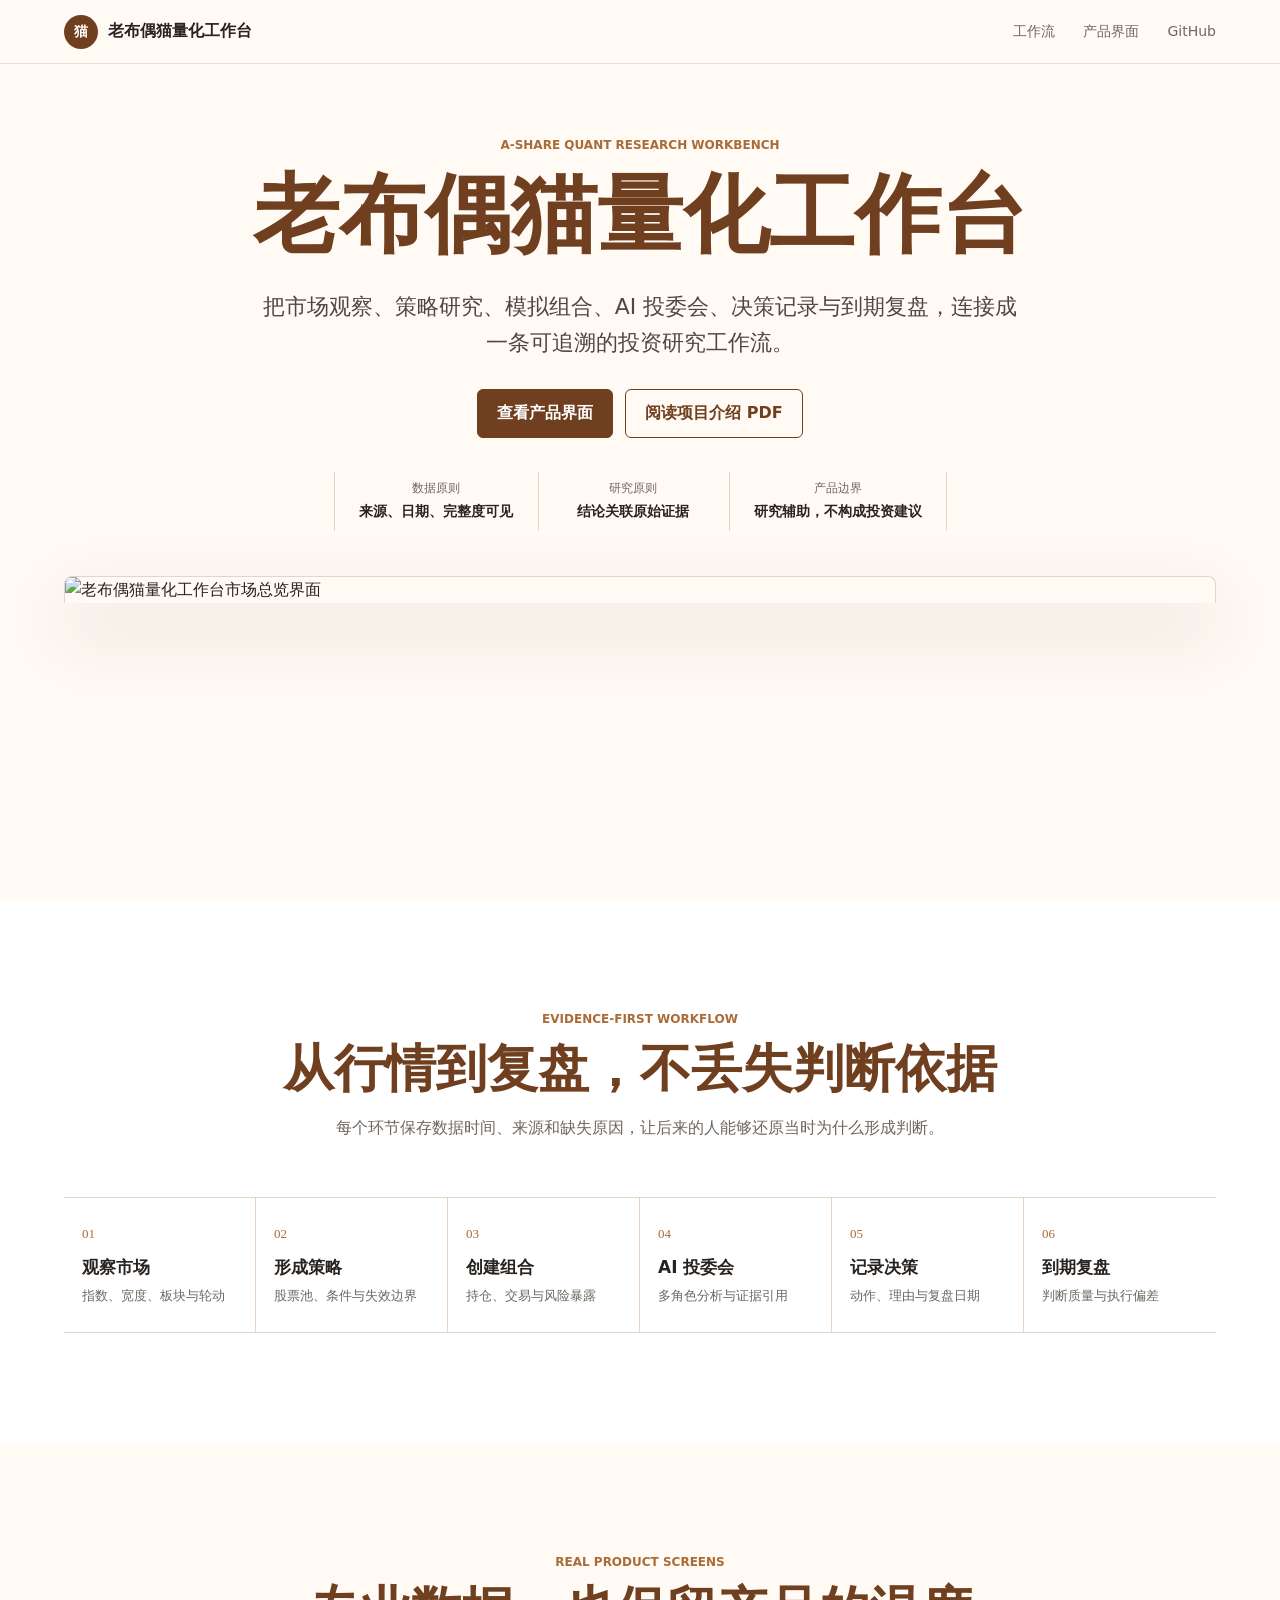
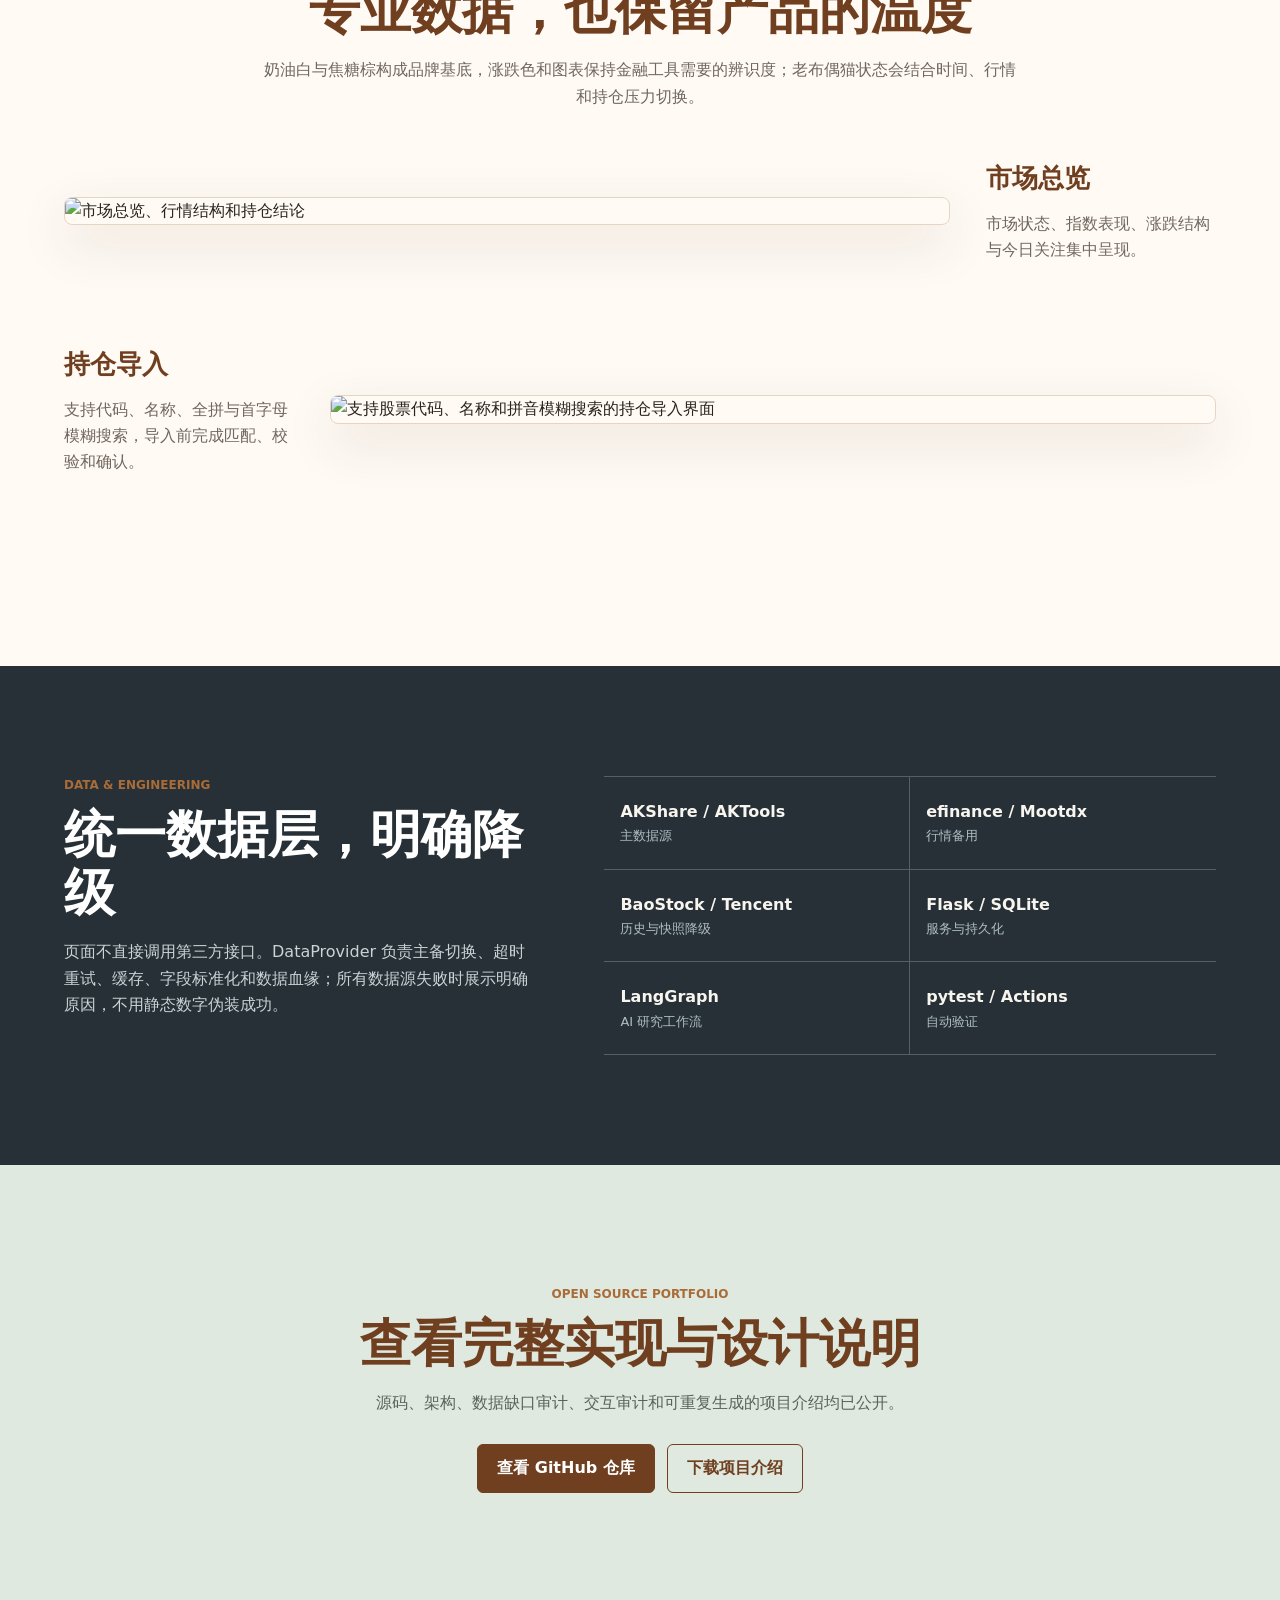
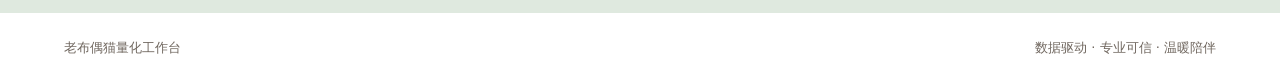
==== site/index.html @ 2e9b02d6 "Publish GitHub Pages portfolio" ====
<!doctype html>
<html lang="zh-CN">
<head>
  <meta charset="utf-8">
  <meta name="viewport" content="width=device-width, initial-scale=1">
  <meta name="description" content="老布偶猫量化工作台：真实数据、可解释策略、AI 投委会与投资复盘闭环。">
  <title>老布偶猫量化工作台</title>
  <link rel="stylesheet" href="styles.css">
</head>
<body>
  <header class="site-header">
    <a class="brand" href="#top" aria-label="返回顶部">
      <span class="brand-mark" aria-hidden="true">猫</span>
      <span>老布偶猫量化工作台</span>
    </a>
    <nav aria-label="主要导航">
      <a href="#workflow">工作流</a>
      <a href="#product">产品界面</a>
      <a href="https://github.com/Han21357/ragdoll-break-even-quant-workbench" target="_blank" rel="noreferrer">GitHub</a>
    </nav>
  </header>

  <main id="top">
    <section class="hero">
      <div class="hero-copy">
        <p class="eyebrow">A-SHARE QUANT RESEARCH WORKBENCH</p>
        <h1>老布偶猫量化工作台</h1>
        <p class="lead">把市场观察、策略研究、模拟组合、AI 投委会、决策记录与到期复盘，连接成一条可追溯的投资研究工作流。</p>
        <div class="hero-actions">
          <a class="button primary" href="#product">查看产品界面</a>
          <a class="button secondary" href="files/ragdoll-quant-workbench-introduction.pdf" target="_blank">阅读项目介绍 PDF</a>
        </div>
        <dl class="hero-facts">
          <div><dt>数据原则</dt><dd>来源、日期、完整度可见</dd></div>
          <div><dt>研究原则</dt><dd>结论关联原始证据</dd></div>
          <div><dt>产品边界</dt><dd>研究辅助，不构成投资建议</dd></div>
        </dl>
      </div>
      <figure class="hero-preview">
        <img src="assets/dashboard-overview.png" alt="老布偶猫量化工作台市场总览界面">
      </figure>
    </section>

    <section class="workflow-band" id="workflow">
      <div class="section-heading">
        <p class="eyebrow">EVIDENCE-FIRST WORKFLOW</p>
        <h2>从行情到复盘，不丢失判断依据</h2>
        <p>每个环节保存数据时间、来源和缺失原因，让后来的人能够还原当时为什么形成判断。</p>
      </div>
      <ol class="workflow">
        <li><span>01</span><strong>观察市场</strong><small>指数、宽度、板块与轮动</small></li>
        <li><span>02</span><strong>形成策略</strong><small>股票池、条件与失效边界</small></li>
        <li><span>03</span><strong>创建组合</strong><small>持仓、交易与风险暴露</small></li>
        <li><span>04</span><strong>AI 投委会</strong><small>多角色分析与证据引用</small></li>
        <li><span>05</span><strong>记录决策</strong><small>动作、理由与复盘日期</small></li>
        <li><span>06</span><strong>到期复盘</strong><small>判断质量与执行偏差</small></li>
      </ol>
    </section>

    <section class="product" id="product">
      <div class="section-heading compact">
        <p class="eyebrow">REAL PRODUCT SCREENS</p>
        <h2>专业数据，也保留产品的温度</h2>
        <p>奶油白与焦糖棕构成品牌基底，涨跌色和图表保持金融工具需要的辨识度；老布偶猫状态会结合时间、行情和持仓压力切换。</p>
      </div>
      <figure class="screen-feature">
        <img src="assets/dashboard-overview.png" alt="市场总览、行情结构和持仓结论">
        <figcaption><strong>市场总览</strong><span>市场状态、指数表现、涨跌结构与今日关注集中呈现。</span></figcaption>
      </figure>
      <figure class="screen-feature reverse">
        <img src="assets/holdings-import.png" alt="支持股票代码、名称和拼音模糊搜索的持仓导入界面">
        <figcaption><strong>持仓导入</strong><span>支持代码、名称、全拼与首字母模糊搜索，导入前完成匹配、校验和确认。</span></figcaption>
      </figure>
    </section>

    <section class="architecture">
      <div class="architecture-copy">
        <p class="eyebrow">DATA &amp; ENGINEERING</p>
        <h2>统一数据层，明确降级</h2>
        <p>页面不直接调用第三方接口。DataProvider 负责主备切换、超时重试、缓存、字段标准化和数据血缘；所有数据源失败时展示明确原因，不用静态数字伪装成功。</p>
      </div>
      <div class="source-grid" aria-label="主要技术能力">
        <div><strong>AKShare / AKTools</strong><span>主数据源</span></div>
        <div><strong>efinance / Mootdx</strong><span>行情备用</span></div>
        <div><strong>BaoStock / Tencent</strong><span>历史与快照降级</span></div>
        <div><strong>Flask / SQLite</strong><span>服务与持久化</span></div>
        <div><strong>LangGraph</strong><span>AI 研究工作流</span></div>
        <div><strong>pytest / Actions</strong><span>自动验证</span></div>
      </div>
    </section>

    <section class="closing">
      <p class="eyebrow">OPEN SOURCE PORTFOLIO</p>
      <h2>查看完整实现与设计说明</h2>
      <p>源码、架构、数据缺口审计、交互审计和可重复生成的项目介绍均已公开。</p>
      <div class="hero-actions center">
        <a class="button primary" href="https://github.com/Han21357/ragdoll-break-even-quant-workbench" target="_blank" rel="noreferrer">查看 GitHub 仓库</a>
        <a class="button secondary" href="files/ragdoll-quant-workbench-introduction.pdf" target="_blank">下载项目介绍</a>
      </div>
    </section>
  </main>

  <footer>
    <span>老布偶猫量化工作台</span>
    <span>数据驱动 · 专业可信 · 温暖陪伴</span>
  </footer>
</body>
</html>
---- site/styles.css ----
:root {
  --cream: #fffaf4;
  --paper: #ffffff;
  --caramel: #a96c38;
  --caramel-dark: #6f3f20;
  --ink: #28231f;
  --muted: #70675f;
  --line: #e5d5c5;
  --mist: #eaf1f5;
  --sage: #dfe9df;
  --rose: #f4dfda;
  --gain: #16805c;
  --loss: #c94a43;
}

* { box-sizing: border-box; }
html { scroll-behavior: smooth; }
body {
  margin: 0;
  color: var(--ink);
  background: var(--cream);
  font-family: Inter, "PingFang SC", "Microsoft YaHei", system-ui, sans-serif;
  line-height: 1.65;
}
a { color: inherit; }
img { display: block; max-width: 100%; }

.site-header {
  position: sticky;
  top: 0;
  z-index: 20;
  display: flex;
  align-items: center;
  justify-content: space-between;
  min-height: 64px;
  padding: 0 5vw;
  border-bottom: 1px solid rgba(111, 63, 32, .15);
  background: rgba(255, 250, 244, .94);
  backdrop-filter: blur(14px);
}
.brand { display: flex; align-items: center; gap: 10px; font-weight: 750; text-decoration: none; }
.brand-mark {
  display: grid;
  place-items: center;
  width: 34px;
  height: 34px;
  border-radius: 50%;
  color: white;
  background: var(--caramel-dark);
  font-family: Georgia, serif;
  font-size: 14px;
}
nav { display: flex; gap: 28px; }
nav a { color: var(--muted); font-size: 14px; text-decoration: none; }
nav a:hover { color: var(--caramel-dark); }

.hero {
  min-height: calc(100vh - 64px);
  padding: 8vh 5vw 0;
  overflow: hidden;
}
.hero-copy { width: min(940px, 100%); margin: 0 auto 5vh; text-align: center; }
.eyebrow { margin: 0 0 10px; color: var(--caramel); font-size: 12px; font-weight: 800; letter-spacing: 0; }
h1, h2 { margin: 0; color: var(--caramel-dark); font-family: Georgia, "Songti SC", serif; font-weight: 700; line-height: 1.15; letter-spacing: 0; }
h1 { font-size: clamp(42px, 7vw, 86px); }
h2 { font-size: clamp(30px, 4vw, 52px); }
.lead { max-width: 760px; margin: 24px auto 0; color: #4f4741; font-size: clamp(17px, 2vw, 22px); }
.hero-actions { display: flex; flex-wrap: wrap; justify-content: center; gap: 12px; margin-top: 28px; }
.button { min-height: 46px; padding: 10px 19px; border: 1px solid var(--caramel-dark); border-radius: 6px; font-weight: 700; text-decoration: none; }
.button.primary { color: white; background: var(--caramel-dark); }
.button.secondary { color: var(--caramel-dark); background: transparent; }
.button:hover { transform: translateY(-1px); }
.hero-facts { display: flex; justify-content: center; gap: 1px; margin: 34px auto 0; padding: 0; }
.hero-facts div { min-width: 190px; padding: 7px 24px; border-left: 1px solid var(--line); }
.hero-facts div:last-child { border-right: 1px solid var(--line); }
.hero-facts dt { color: var(--muted); font-size: 12px; }
.hero-facts dd { margin: 2px 0 0; font-size: 14px; font-weight: 700; }
.hero-preview { width: min(1320px, 100%); margin: 0 auto; border: 1px solid var(--line); border-bottom: 0; border-radius: 8px 8px 0 0; overflow: hidden; box-shadow: 0 28px 70px rgba(75, 50, 32, .16); }

.workflow-band { padding: 110px 5vw; background: var(--paper); }
.section-heading { max-width: 760px; margin: 0 auto 56px; text-align: center; }
.section-heading p:last-child { color: var(--muted); }
.workflow { display: grid; grid-template-columns: repeat(6, 1fr); width: min(1320px, 100%); margin: 0 auto; padding: 0; list-style: none; border-top: 1px solid var(--line); border-bottom: 1px solid var(--line); }
.workflow li { min-width: 0; padding: 25px 18px; border-right: 1px solid var(--line); }
.workflow li:last-child { border-right: 0; }
.workflow span { display: block; color: var(--caramel); font-family: Georgia, serif; font-size: 13px; }
.workflow strong, .workflow small { display: block; }
.workflow strong { margin-top: 8px; font-size: 17px; }
.workflow small { margin-top: 4px; color: var(--muted); }

.product { padding: 110px 5vw; }
.section-heading.compact { margin-bottom: 48px; }
.screen-feature { display: grid; grid-template-columns: minmax(0, 4fr) minmax(230px, 1fr); align-items: center; gap: 36px; width: min(1320px, 100%); margin: 0 auto 80px; }
.screen-feature.reverse { grid-template-columns: minmax(230px, 1fr) minmax(0, 4fr); }
.screen-feature.reverse img { grid-column: 2; }
.screen-feature.reverse figcaption { grid-column: 1; grid-row: 1; }
.screen-feature img { border: 1px solid var(--line); border-radius: 8px; box-shadow: 0 18px 52px rgba(75, 50, 32, .12); }
.screen-feature figcaption strong, .screen-feature figcaption span { display: block; }
.screen-feature figcaption strong { color: var(--caramel-dark); font-family: Georgia, "Songti SC", serif; font-size: 26px; }
.screen-feature figcaption span { margin-top: 10px; color: var(--muted); }

.architecture { display: grid; grid-template-columns: 1fr 1.3fr; gap: 70px; padding: 110px max(5vw, calc((100vw - 1320px) / 2)); background: #263036; color: #f8f4ee; }
.architecture h2 { color: #fff; }
.architecture-copy > p:last-child { color: #cad3d6; }
.source-grid { display: grid; grid-template-columns: repeat(2, 1fr); border-top: 1px solid #536066; }
.source-grid div { padding: 22px 16px; border-right: 1px solid #536066; border-bottom: 1px solid #536066; }
.source-grid div:nth-child(2n) { border-right: 0; }
.source-grid strong, .source-grid span { display: block; }
.source-grid span { color: #afbec3; font-size: 13px; }

.closing { padding: 120px 5vw; text-align: center; background: var(--sage); }
.closing > p:not(.eyebrow) { color: #58635a; }
.center { justify-content: center; }
footer { display: flex; justify-content: space-between; padding: 24px 5vw; color: var(--muted); background: var(--paper); font-size: 13px; }

@media (max-width: 900px) {
  nav a:not(:last-child) { display: none; }
  .hero { min-height: auto; padding-top: 64px; }
  .hero-facts { display: grid; grid-template-columns: 1fr; width: min(420px, 100%); }
  .hero-facts div, .hero-facts div:last-child { border: 0; border-top: 1px solid var(--line); }
  .workflow { grid-template-columns: repeat(2, 1fr); }
  .workflow li:nth-child(2n) { border-right: 0; }
  .screen-feature, .screen-feature.reverse { grid-template-columns: 1fr; gap: 20px; }
  .screen-feature.reverse img, .screen-feature.reverse figcaption { grid-column: 1; grid-row: auto; }
  .screen-feature.reverse figcaption { order: 2; }
  .architecture { grid-template-columns: 1fr; gap: 40px; }
}

@media (max-width: 560px) {
  .site-header { padding: 0 18px; }
  .brand { font-size: 14px; }
  .brand-mark { width: 30px; height: 30px; }
  .hero, .workflow-band, .product, .closing { padding-left: 18px; padding-right: 18px; }
  .hero { padding-top: 48px; }
  h1 { font-size: 42px; }
  .hero-actions { display: grid; }
  .button { display: grid; place-items: center; width: 100%; }
  .workflow { grid-template-columns: 1fr; }
  .workflow li { border-right: 0; border-bottom: 1px solid var(--line); }
  .workflow li:last-child { border-bottom: 0; }
  .source-grid { grid-template-columns: 1fr; }
  .source-grid div { border-right: 0; }
  footer { display: grid; gap: 4px; padding: 20px 18px; }
}

@media (prefers-reduced-motion: reduce) {
  html { scroll-behavior: auto; }
  .button:hover { transform: none; }
}
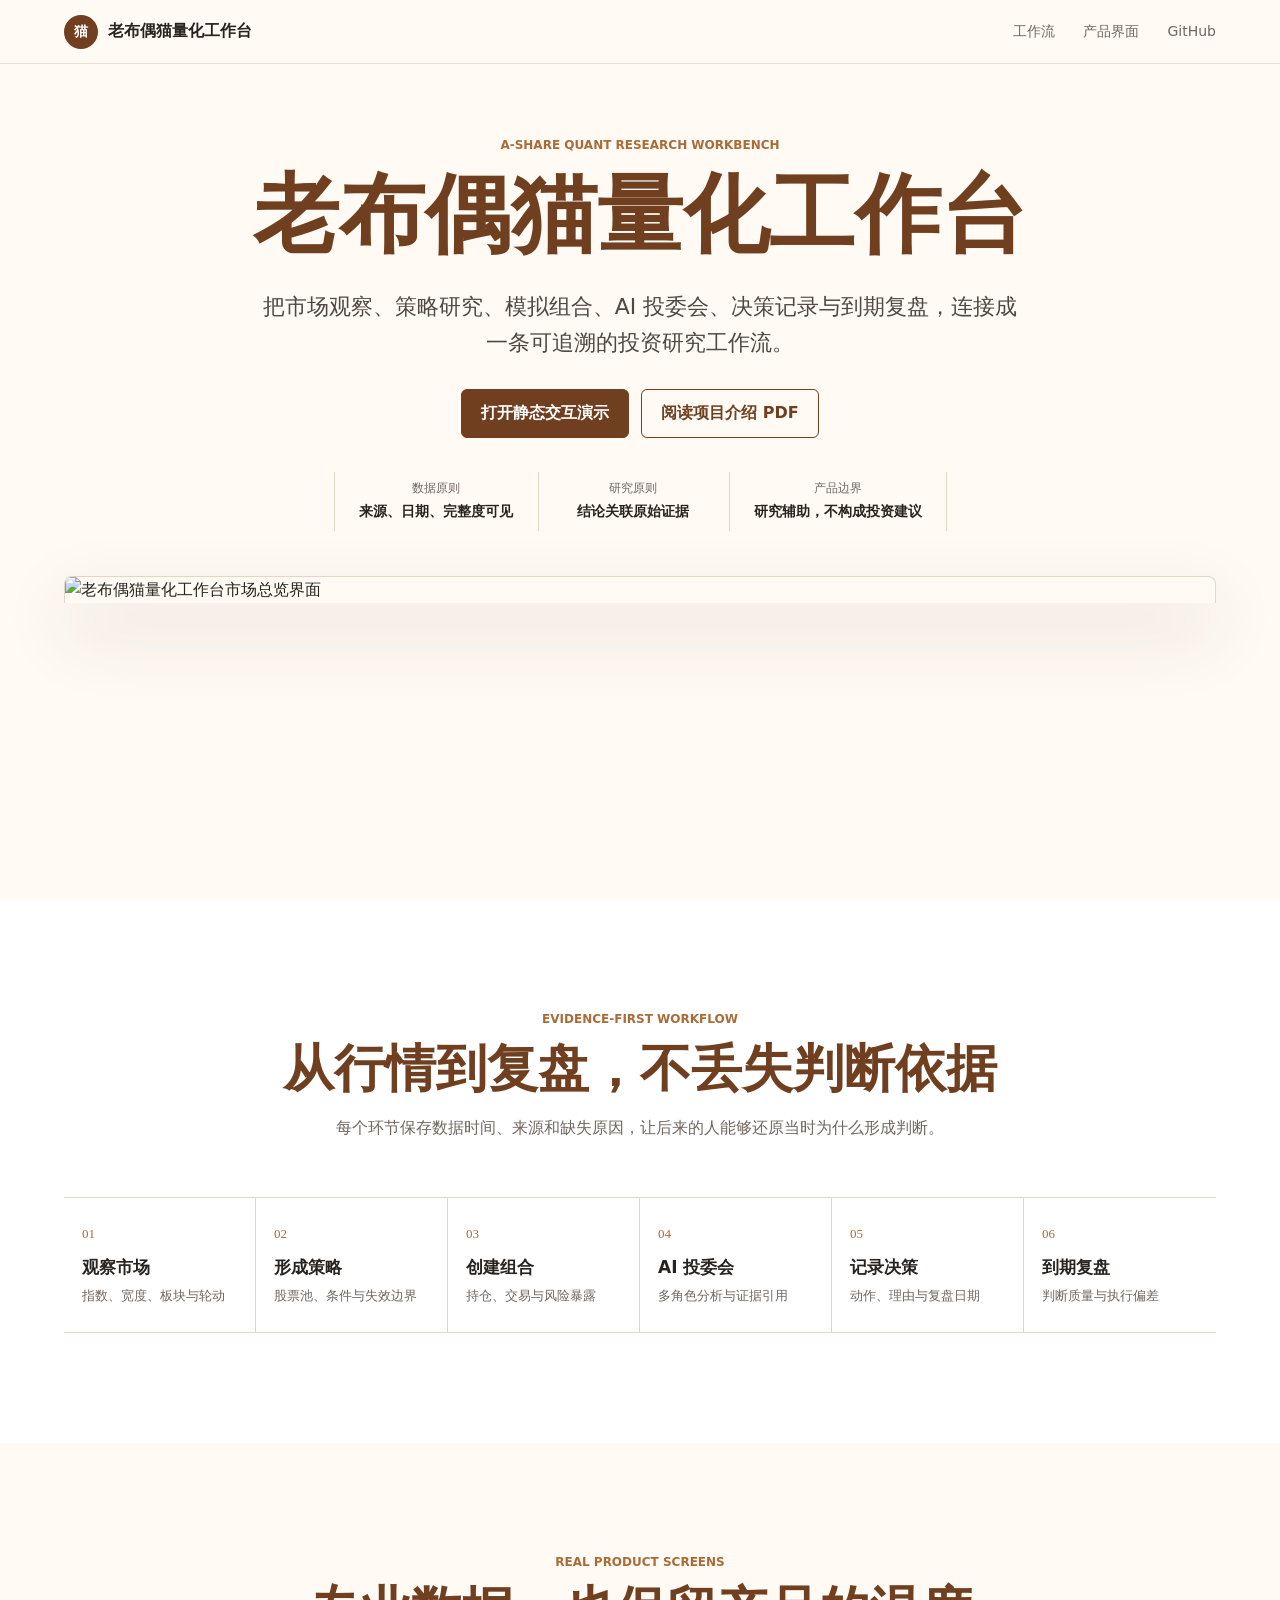
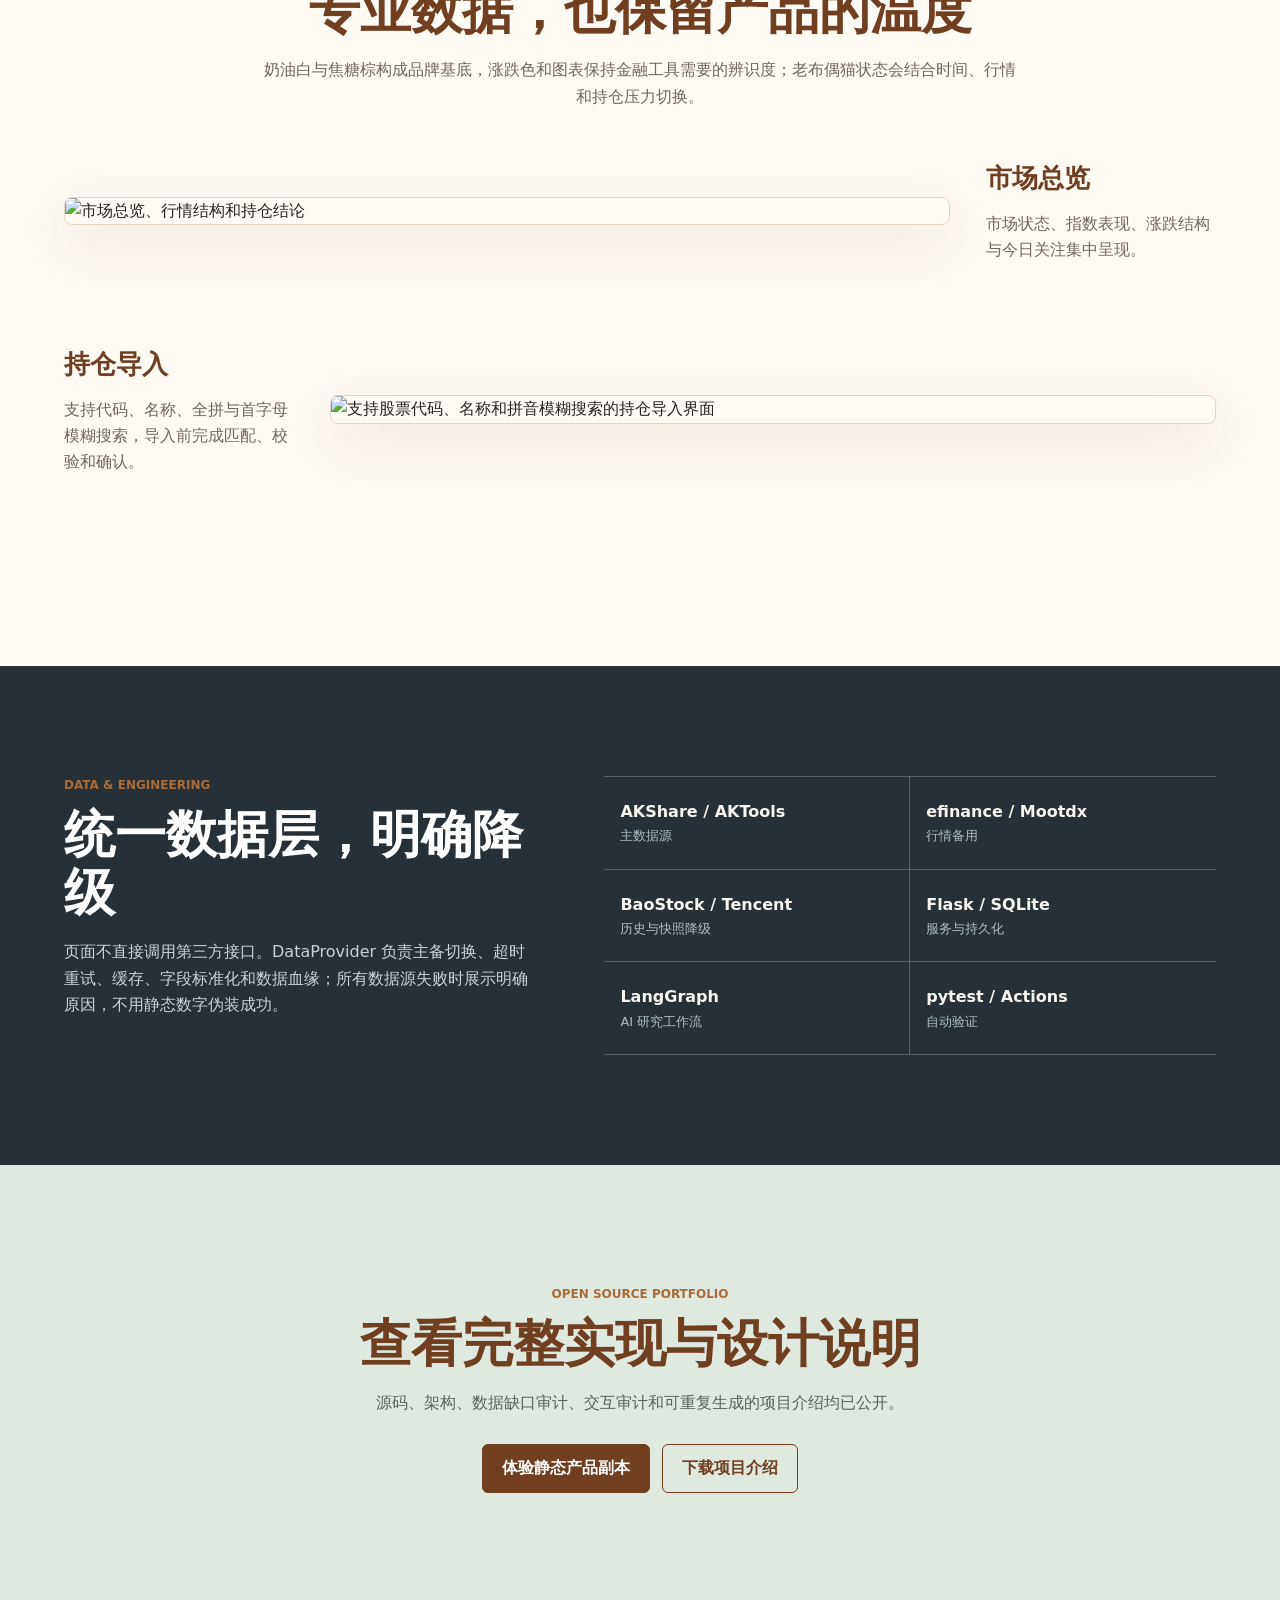
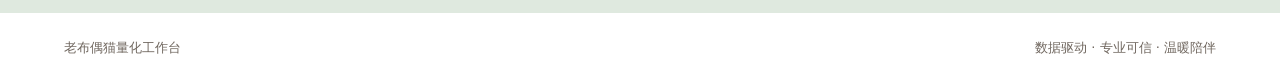
==== commit 1f899921: "Publish static portfolio demo and detailed case study" ====
--- a/site/index.html
+++ b/site/index.html
@@ -27,7 +27,7 @@
         <h1>老布偶猫量化工作台</h1>
         <p class="lead">把市场观察、策略研究、模拟组合、AI 投委会、决策记录与到期复盘，连接成一条可追溯的投资研究工作流。</p>
         <div class="hero-actions">
-          <a class="button primary" href="#product">查看产品界面</a>
+          <a class="button primary" href="demo.html">打开静态交互演示</a>
           <a class="button secondary" href="files/ragdoll-quant-workbench-introduction.pdf" target="_blank">阅读项目介绍 PDF</a>
         </div>
         <dl class="hero-facts">
@@ -94,7 +94,7 @@
       <h2>查看完整实现与设计说明</h2>
       <p>源码、架构、数据缺口审计、交互审计和可重复生成的项目介绍均已公开。</p>
       <div class="hero-actions center">
-        <a class="button primary" href="https://github.com/Han21357/ragdoll-break-even-quant-workbench" target="_blank" rel="noreferrer">查看 GitHub 仓库</a>
+        <a class="button primary" href="demo.html">体验静态产品副本</a>
         <a class="button secondary" href="files/ragdoll-quant-workbench-introduction.pdf" target="_blank">下载项目介绍</a>
       </div>
     </section>
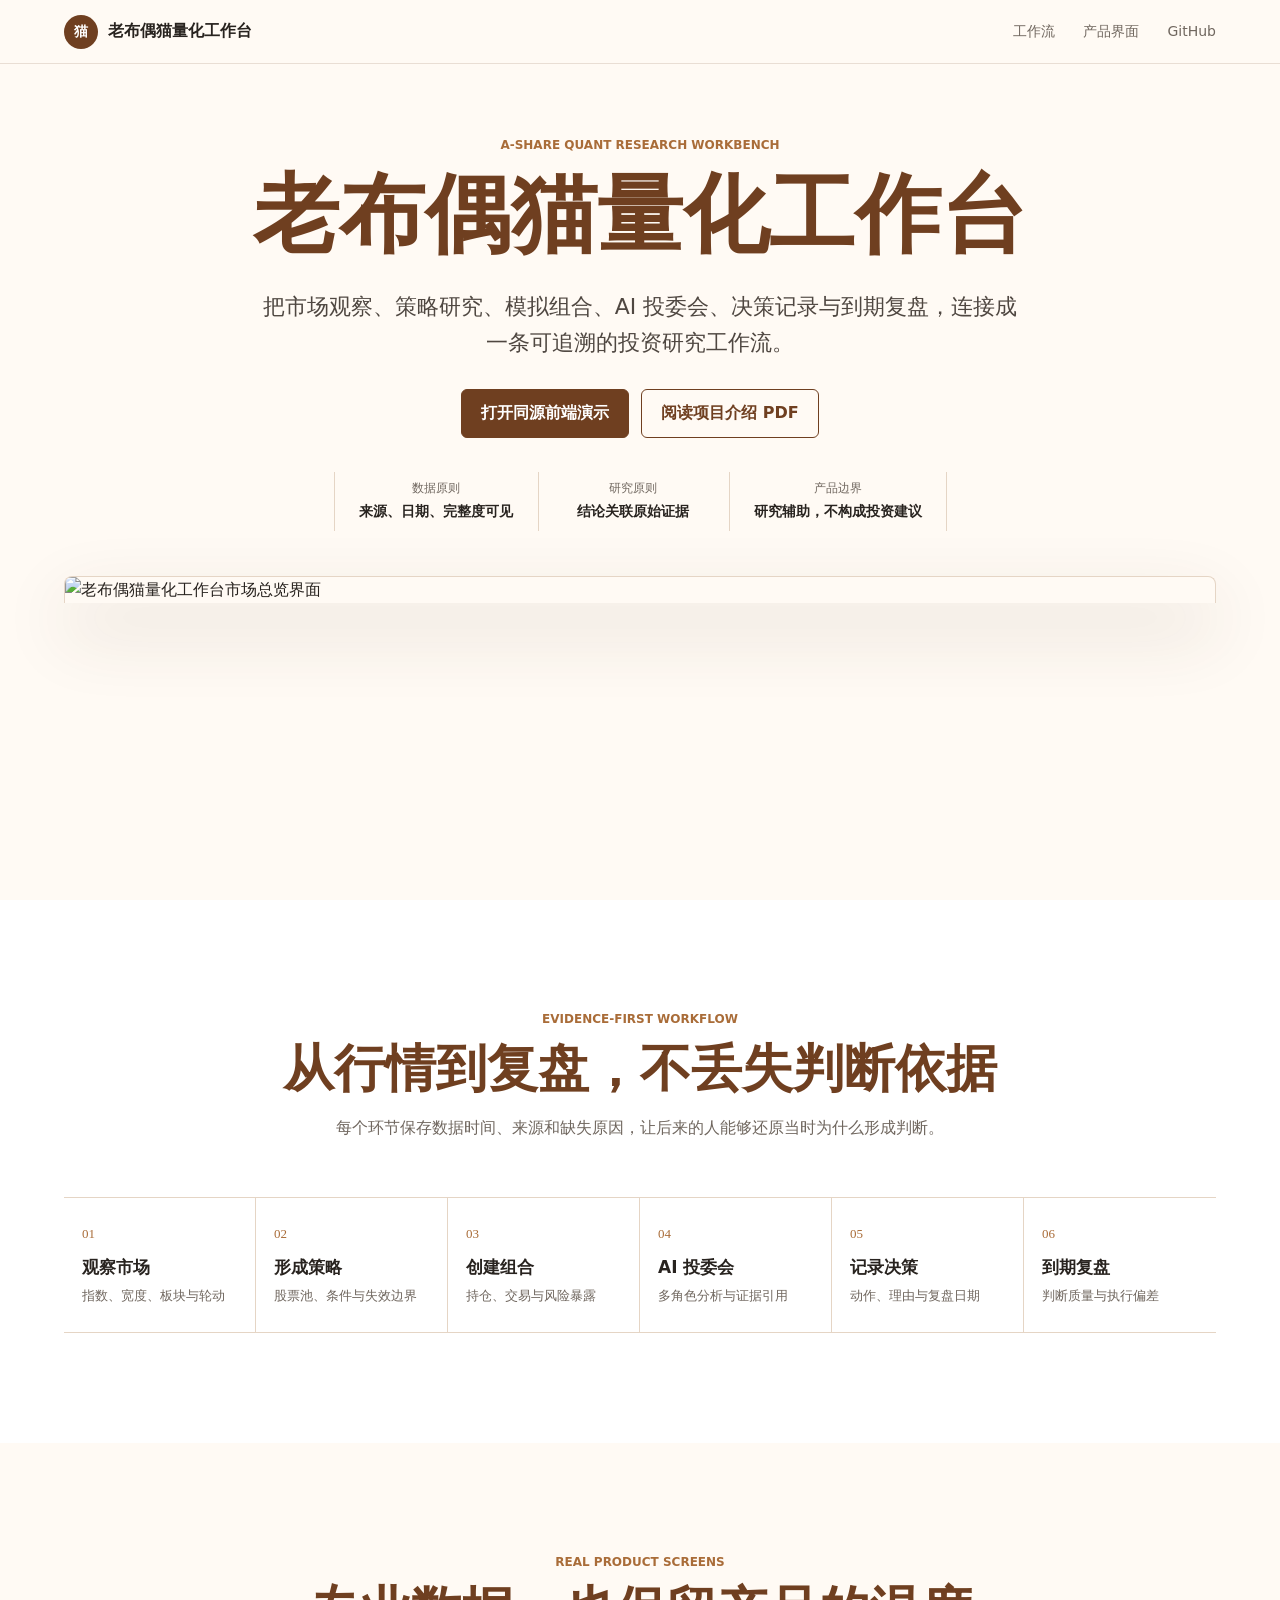
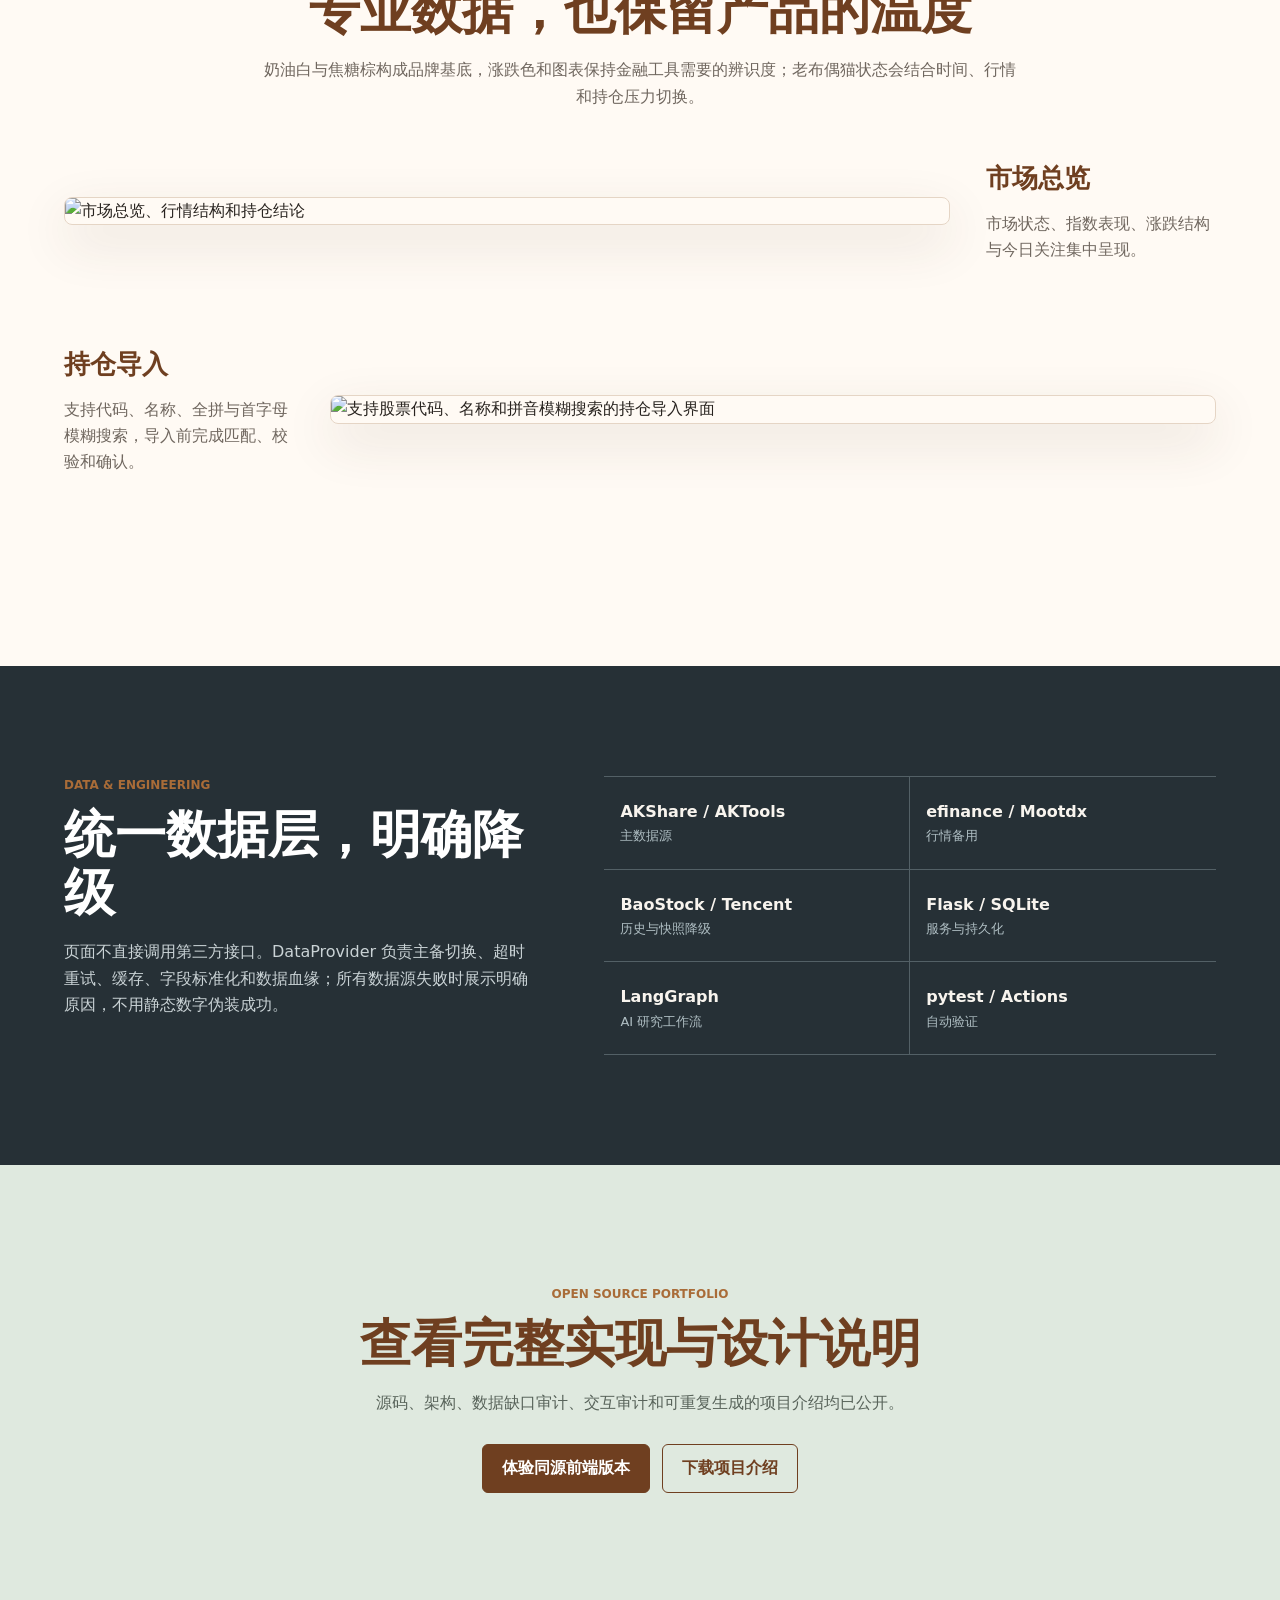
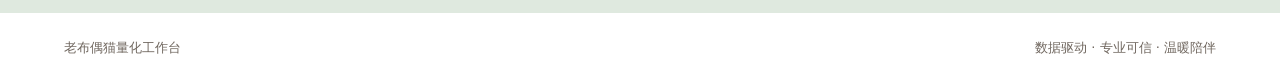
==== commit 71d55f61: "Deploy same-source static workbench" ====
--- a/site/index.html
+++ b/site/index.html
@@ -27,7 +27,7 @@
         <h1>老布偶猫量化工作台</h1>
         <p class="lead">把市场观察、策略研究、模拟组合、AI 投委会、决策记录与到期复盘，连接成一条可追溯的投资研究工作流。</p>
         <div class="hero-actions">
-          <a class="button primary" href="demo.html">打开静态交互演示</a>
+          <a class="button primary" href="demo.html">打开同源前端演示</a>
           <a class="button secondary" href="files/ragdoll-quant-workbench-introduction.pdf" target="_blank">阅读项目介绍 PDF</a>
         </div>
         <dl class="hero-facts">
@@ -94,7 +94,7 @@
       <h2>查看完整实现与设计说明</h2>
       <p>源码、架构、数据缺口审计、交互审计和可重复生成的项目介绍均已公开。</p>
       <div class="hero-actions center">
-        <a class="button primary" href="demo.html">体验静态产品副本</a>
+        <a class="button primary" href="demo.html">体验同源前端版本</a>
         <a class="button secondary" href="files/ragdoll-quant-workbench-introduction.pdf" target="_blank">下载项目介绍</a>
       </div>
     </section>
